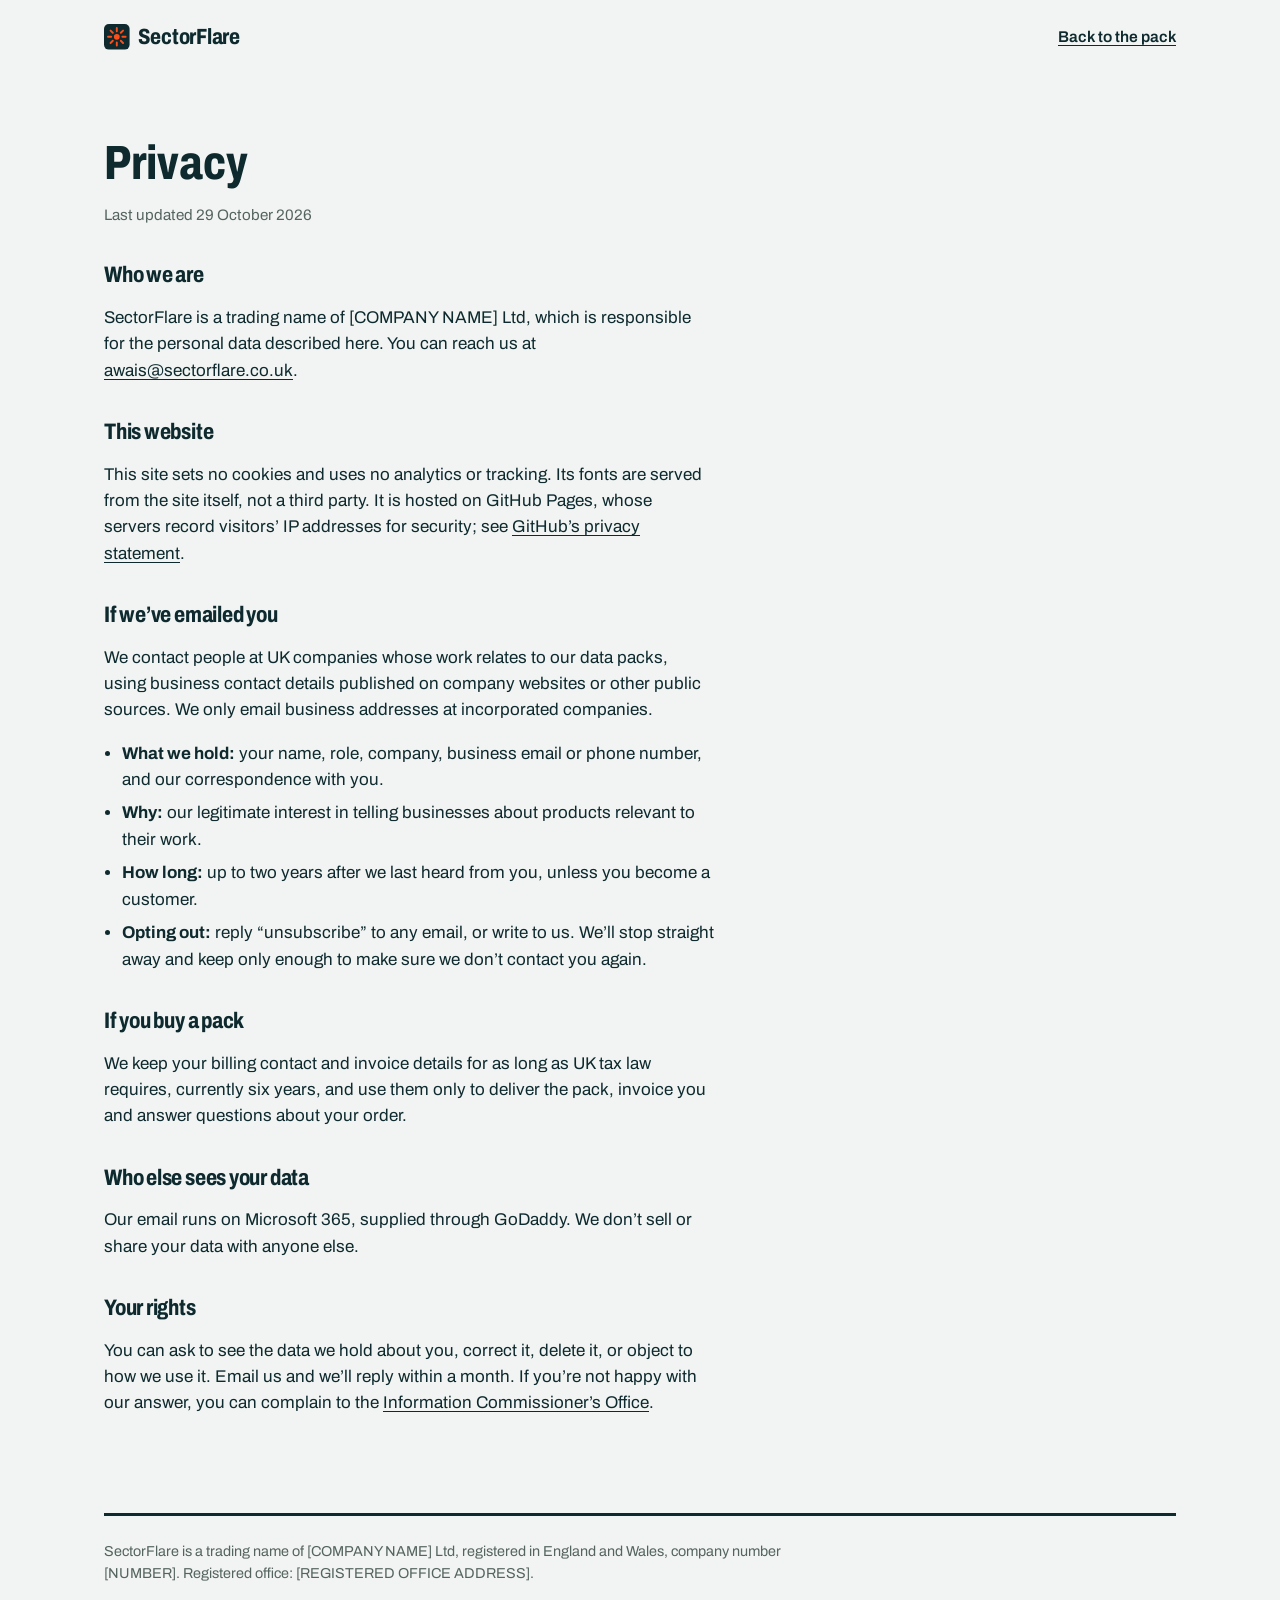
==== privacy.html @ cc301a65 "Landing page for the Southern Water phosphorus pack, privacy page, styles, favicon, self-hosted Arch" ====
<!doctype html>
<html lang="en-GB">
<head>
  <meta charset="utf-8">
  <meta name="viewport" content="width=device-width, initial-scale=1">
  <meta name="robots" content="noindex">
  <title>Privacy: SectorFlare</title>
  <link rel="canonical" href="https://sectorflare.co.uk/privacy.html">
  <link rel="icon" href="favicon.svg" type="image/svg+xml">
  <link rel="preload" href="fonts/archivo.woff2" as="font" type="font/woff2" crossorigin>
  <link rel="stylesheet" href="styles.css">
</head>
<body>

<header class="wrap site-head">
  <a class="brand" href="/" aria-label="SectorFlare home">
    <svg viewBox="0 0 32 32" aria-hidden="true"><rect width="32" height="32" rx="6" fill="#0E2A2E"/><g stroke="#FF4D17" stroke-width="2.4" stroke-linecap="round"><path d="M16 5v4M16 23v4M5 16h4M23 16h4M8.2 8.2l2.8 2.8M21 21l2.8 2.8M8.2 23.8l2.8-2.8M21 11l2.8-2.8"/></g><circle cx="16" cy="16" r="3.6" fill="#FF4D17"/></svg>
    SectorFlare
  </a>
  <a class="head-link" href="/">Back to the pack</a>
</header>

<main class="wrap">
  <article class="doc">
    <h1>Privacy</h1>
    <p class="fine">Last updated 29 October 2026</p>

    <h2>Who we are</h2>
    <p>SectorFlare is a trading name of [COMPANY NAME] Ltd, which is responsible for the personal data described here. You can reach us at <a href="mailto:awais@sectorflare.co.uk">awais@sectorflare.co.uk</a>.</p>

    <h2>This website</h2>
    <p>This site sets no cookies and uses no analytics or tracking. Its fonts are served from the site itself, not a third party. It is hosted on GitHub Pages, whose servers record visitors’ IP addresses for security; see <a href="https://docs.github.com/en/site-policy/privacy-policies/github-general-privacy-statement">GitHub’s privacy statement</a>.</p>

    <h2>If we’ve emailed you</h2>
    <p>We contact people at UK companies whose work relates to our data packs, using business contact details published on company websites or other public sources. We only email business addresses at incorporated companies.</p>
    <ul>
      <li><b>What we hold:</b> your name, role, company, business email or phone number, and our correspondence with you.</li>
      <li><b>Why:</b> our legitimate interest in telling businesses about products relevant to their work.</li>
      <li><b>How long:</b> up to two years after we last heard from you, unless you become a customer.</li>
      <li><b>Opting out:</b> reply “unsubscribe” to any email, or write to us. We’ll stop straight away and keep only enough to make sure we don’t contact you again.</li>
    </ul>

    <h2>If you buy a pack</h2>
    <p>We keep your billing contact and invoice details for as long as UK tax law requires, currently six years, and use them only to deliver the pack, invoice you and answer questions about your order.</p>

    <h2>Who else sees your data</h2>
    <p>Our email runs on Microsoft 365, supplied through GoDaddy. We don’t sell or share your data with anyone else.</p>

    <h2>Your rights</h2>
    <p>You can ask to see the data we hold about you, correct it, delete it, or object to how we use it. Email us and we’ll reply within a month. If you’re not happy with our answer, you can complain to the <a href="https://ico.org.uk/make-a-complaint/">Information Commissioner’s Office</a>.</p>
  </article>
</main>

<footer class="wrap site-foot">
  <div class="foot-inner">
    <p>SectorFlare is a trading name of [COMPANY NAME] Ltd, registered in England and Wales, company number [NUMBER]. Registered office: [REGISTERED OFFICE ADDRESS].</p>
  </div>
</footer>

</body>
</html>
---- styles.css ----
@font-face {
  font-family: "Archivo";
  font-style: normal;
  font-display: swap;
  font-weight: 100 900;
  font-stretch: 62% 125%;
  src: url("fonts/archivo.woff2") format("woff2-variations"), url("fonts/archivo.woff2") format("woff2");
}

:root {
  --paper: #F1F4F2;
  --ink: #0E2A2E;
  --silt: #55645F;
  --rule: #C7D0CB;
  --wash: #E3E9E5;
  --flare: #FF4D17;
  --measure: 38rem;
  --gutter: clamp(1rem, 4vw, 2.5rem);
}

*, *::before, *::after { box-sizing: border-box; }

html { -webkit-text-size-adjust: 100%; }

body {
  margin: 0;
  background: var(--paper);
  color: var(--ink);
  font-family: "Archivo", system-ui, sans-serif;
  font-size: 1.0625rem;
  line-height: 1.55;
  font-stretch: 100%;
  font-variant-numeric: tabular-nums;
}

a { color: inherit; text-decoration-thickness: 1px; text-underline-offset: 0.18em; }
a:hover { text-decoration-thickness: 2px; }

:focus-visible {
  outline: 3px solid var(--flare);
  outline-offset: 3px;
  border-radius: 2px;
}

.wrap {
  max-width: 72rem;
  margin: 0 auto;
  padding: 0 var(--gutter);
}

/* Header */
.site-head {
  display: flex;
  align-items: center;
  justify-content: space-between;
  gap: 1rem;
  padding-top: 1.25rem;
  padding-bottom: 1.25rem;
}
.brand {
  display: inline-flex;
  align-items: center;
  gap: 0.55rem;
  text-decoration: none;
  font-weight: 750;
  font-stretch: 80%;
  font-size: 1.375rem;
  letter-spacing: -0.01em;
}
.brand svg { width: 1.6rem; height: 1.6rem; flex: none; }
.head-link { font-weight: 600; font-size: 0.975rem; }

/* Hero */
.hero {
  display: grid;
  grid-template-columns: minmax(0, 7fr) minmax(0, 5fr);
  gap: clamp(2rem, 5vw, 4.5rem);
  align-items: end;
  padding-top: clamp(2.5rem, 8vw, 6rem);
  padding-bottom: clamp(3rem, 7vw, 5.5rem);
}
.hero h1 {
  margin: 0 0 1.25rem;
  font-size: clamp(2.1rem, 4.6vw, 3.6rem);
  line-height: 1.04;
  font-weight: 760;
  font-stretch: 78%;
  letter-spacing: -0.015em;
  max-width: 20ch;
}
.lead {
  margin: 0 0 2rem;
  max-width: var(--measure);
  font-size: 1.1875rem;
  color: var(--ink);
}
.actions {
  display: flex;
  flex-wrap: wrap;
  align-items: center;
  gap: 1rem 1.75rem;
}
.button {
  display: inline-block;
  background: var(--ink);
  color: var(--paper);
  text-decoration: none;
  font-weight: 650;
  padding: 0.85rem 1.35rem;
  border-radius: 3px;
}
.button:hover { background: #17414A; }
.quiet-link { font-weight: 600; }

/* The limit figure */
.limit {
  margin: 0;
  border-left: 3px solid var(--ink);
  padding-left: clamp(1rem, 2.5vw, 1.75rem);
}
.limit-figure {
  display: flex;
  align-items: baseline;
  gap: 0.6rem;
  line-height: 0.82;
  margin-bottom: 1.1rem;
}
.limit-value {
  font-size: clamp(6.5rem, 15vw, 12.5rem);
  font-weight: 860;
  font-stretch: 62%;
  letter-spacing: -0.03em;
  color: var(--flare);
}
.limit-unit {
  font-size: clamp(1.3rem, 2.4vw, 1.9rem);
  font-weight: 700;
  font-stretch: 75%;
}
.limit figcaption {
  max-width: 24rem;
  font-size: 1rem;
  color: var(--silt);
}
.limit figcaption strong { color: var(--ink); }

@media (prefers-reduced-motion: no-preference) {
  .limit-value {
    display: inline-block;
    animation: rise 900ms cubic-bezier(.2,.7,.1,1) 150ms both;
  }
  @keyframes rise {
    from { transform: translateY(0.25em); opacity: 0; clip-path: inset(100% 0 0 0); }
    to { transform: none; opacity: 1; clip-path: inset(0 0 0 0); }
  }
}

/* Ledger of counts */
.ledger-band {
  background: var(--wash);
  padding-top: clamp(2.5rem, 5vw, 3.5rem);
  padding-bottom: clamp(2.5rem, 5vw, 3.5rem);
}
.ledger-band h2 { margin-top: 0; }
.glance-head { margin-bottom: 1.5rem; }
.ledger {
  display: grid;
  grid-template-columns: repeat(2, minmax(0, 1fr));
  gap: 0 clamp(2rem, 5vw, 4rem);
  margin: 0;
}
.ledger div {
  display: grid;
  grid-template-columns: 4.5rem minmax(0, 1fr);
  gap: 1rem;
  align-items: baseline;
  padding: 0.9rem 0;
  border-top: 1px solid var(--rule);
}
.ledger dt {
  font-size: 2.6rem;
  line-height: 1;
  font-weight: 800;
  font-stretch: 62%;
  text-align: right;
}
.ledger dd { margin: 0; max-width: 30rem; }

/* Sections */
.section {
  display: grid;
  grid-template-columns: minmax(0, 4fr) minmax(0, 8fr);
  gap: 1rem clamp(2rem, 5vw, 4.5rem);
  padding-top: clamp(2.5rem, 6vw, 4rem);
  padding-bottom: clamp(0.5rem, 2vw, 1rem);
}
h2 {
  margin: 0;
  font-size: clamp(1.5rem, 2.6vw, 2rem);
  line-height: 1.1;
  font-weight: 740;
  font-stretch: 80%;
  letter-spacing: -0.01em;
}
.section-body { max-width: 42rem; }
.section-body > :first-child { margin-top: 0; }
.section-body p { margin: 0 0 1rem; }

.contents { margin: 0; padding: 0; list-style: none; }
.contents li {
  display: grid;
  grid-template-columns: 8.5rem minmax(0, 1fr);
  gap: 1rem;
  padding: 0.85rem 0;
  border-top: 1px solid var(--rule);
}
.contents li:last-child { border-bottom: 1px solid var(--rule); }
.contents b { font-weight: 700; }

.fields {
  columns: 2;
  column-gap: 2.5rem;
  margin: 0 0 1rem;
  padding-left: 1.1rem;
}
.fields li { break-inside: avoid; margin-bottom: 0.4rem; }

.rivers { margin: 0 0 1.25rem; padding: 0; list-style: none; }
.rivers li {
  display: flex;
  justify-content: space-between;
  gap: 1rem;
  padding: 0.6rem 0;
  border-bottom: 1px solid var(--rule);
}
.rivers li:first-child { border-top: 1px solid var(--rule); }
.rivers span { color: var(--silt); text-align: right; }

.gaps { margin: 0; padding-left: 1.1rem; }
.gaps li { margin-bottom: 0.75rem; }

/* Price */
.price {
  display: flex;
  align-items: baseline;
  gap: 0.75rem;
  margin: 0 0 1.25rem;
}
.price-value {
  font-size: clamp(3.5rem, 7vw, 5rem);
  line-height: 0.9;
  font-weight: 840;
  font-stretch: 62%;
}
.price-note { color: var(--silt); }
.terms { margin: 0 0 1.75rem; padding-left: 1.1rem; }
.terms li { margin-bottom: 0.6rem; }

.fine { color: var(--silt); font-size: 0.95rem; }

/* Footer */
.site-foot {
  margin-top: clamp(3rem, 8vw, 6rem);
  padding-bottom: 2.5rem;
  font-size: 0.9rem;
  color: var(--silt);
}
.foot-inner {
  border-top: 3px solid var(--ink);
  padding-top: 1.5rem;
}
.site-foot p { margin: 0 0 0.6rem; max-width: 46rem; }
.foot-links { display: flex; flex-wrap: wrap; gap: 0.5rem 1.5rem; margin-bottom: 1rem; color: var(--ink); font-weight: 600; }

/* Privacy page */
.doc { max-width: 42rem; padding-top: clamp(2rem, 6vw, 4rem); }
.doc h1 {
  margin: 0 0 0.75rem;
  font-size: clamp(2rem, 4.5vw, 3rem);
  line-height: 1.05;
  font-weight: 760;
  font-stretch: 78%;
}
.doc h2 { margin: 2.25rem 0 0.6rem; font-size: 1.4rem; }
.doc p, .doc li { max-width: var(--measure); }
.doc ul { padding-left: 1.1rem; }
.doc li { margin-bottom: 0.45rem; }

/* Mobile */
@media (max-width: 52rem) {
  .hero, .section { grid-template-columns: minmax(0, 1fr); }
  .hero { align-items: start; }
  .ledger { grid-template-columns: minmax(0, 1fr); }
  .fields { columns: 1; }
}
@media (max-width: 30rem) {
  body { font-size: 1rem; }
  .lead { font-size: 1.0625rem; }
  .contents li { grid-template-columns: minmax(0, 1fr); gap: 0.15rem; }
  .ledger div { grid-template-columns: 3.6rem minmax(0, 1fr); }
  .ledger dt { font-size: 2.2rem; }
  .head-link { font-size: 0.9rem; }
}

@media print {
  body { background: #fff; }
  .ledger-band { background: none; }
  .actions { display: none; }
}
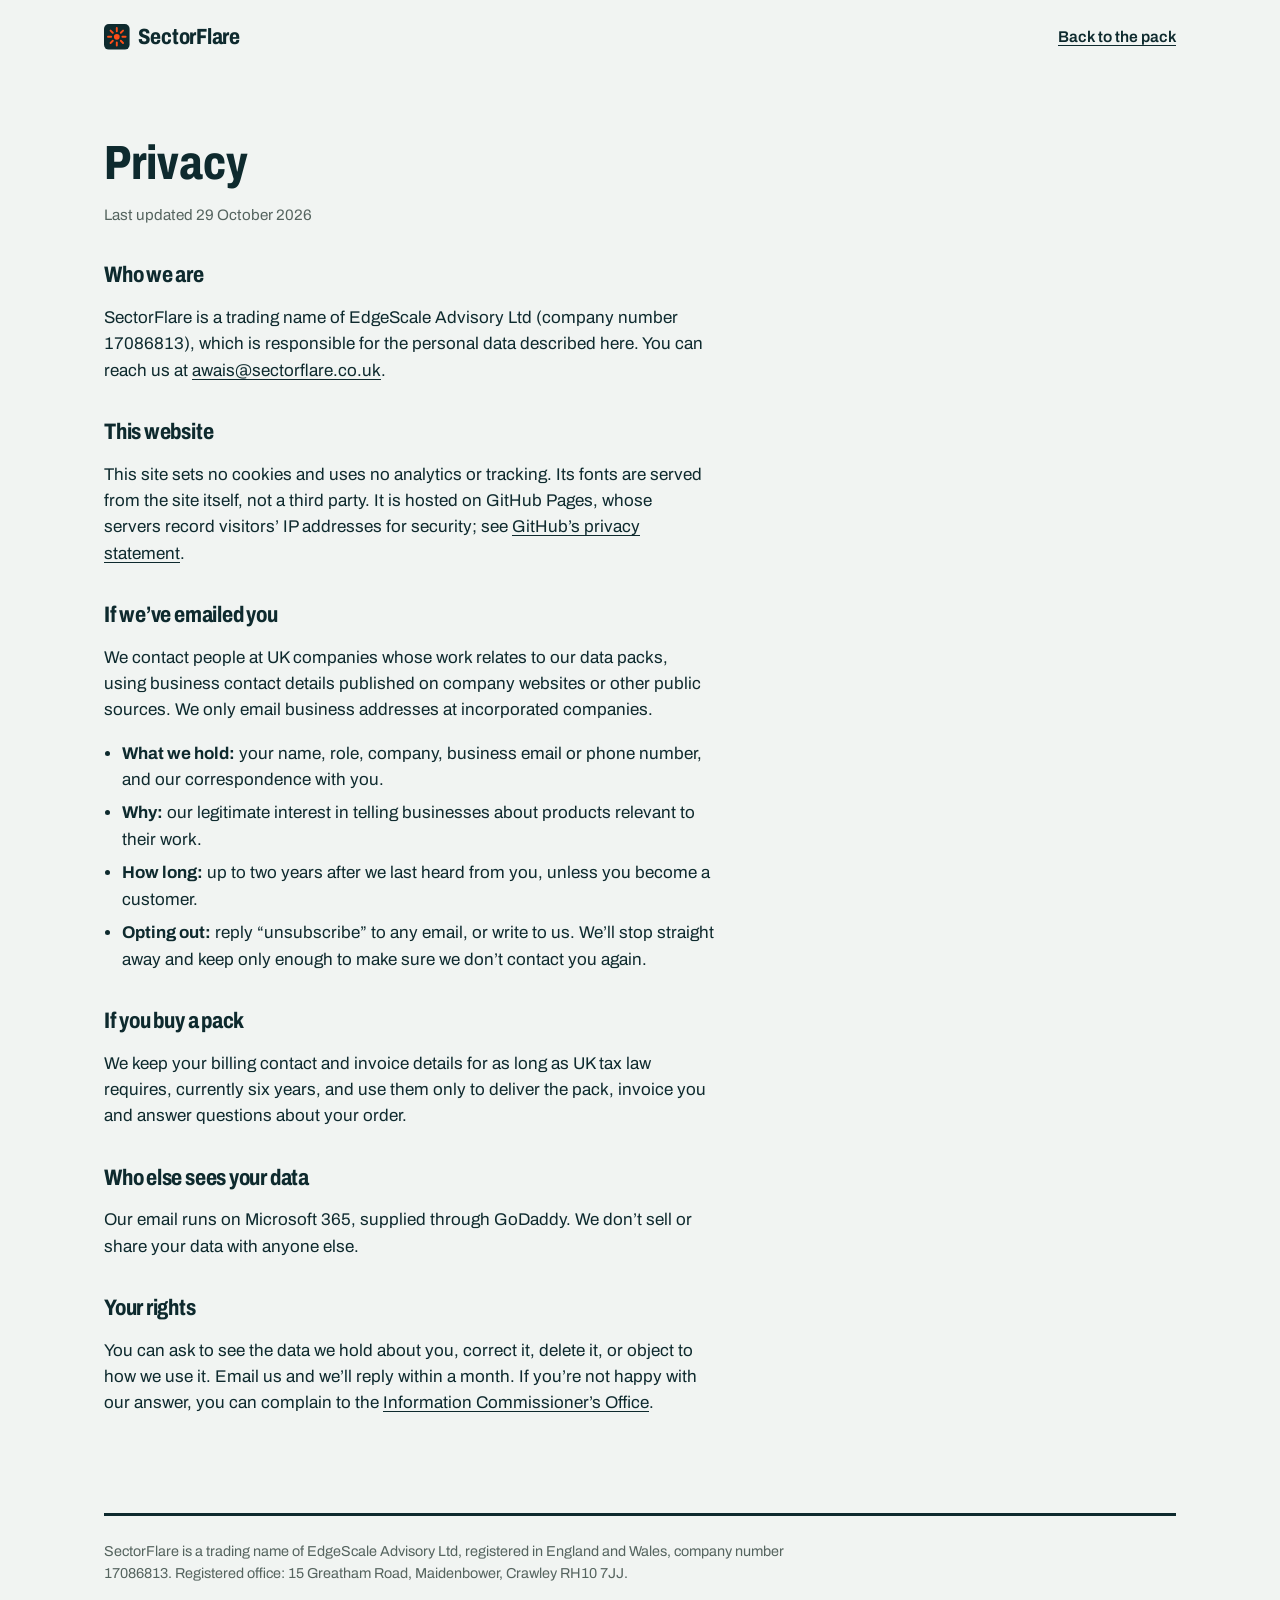
==== commit f0852357: "Rewrite copy for conversion; fill in EdgeScale Advisory Ltd details Benefit-led headline, "who it's " ====
--- a/privacy.html
+++ b/privacy.html
@@ -26,7 +26,7 @@
     <p class="fine">Last updated 29 October 2026</p>
 
     <h2>Who we are</h2>
-    <p>SectorFlare is a trading name of [COMPANY NAME] Ltd, which is responsible for the personal data described here. You can reach us at <a href="mailto:awais@sectorflare.co.uk">awais@sectorflare.co.uk</a>.</p>
+    <p>SectorFlare is a trading name of EdgeScale Advisory Ltd (company number 17086813), which is responsible for the personal data described here. You can reach us at <a href="mailto:awais@sectorflare.co.uk">awais@sectorflare.co.uk</a>.</p>
 
     <h2>This website</h2>
     <p>This site sets no cookies and uses no analytics or tracking. Its fonts are served from the site itself, not a third party. It is hosted on GitHub Pages, whose servers record visitors’ IP addresses for security; see <a href="https://docs.github.com/en/site-policy/privacy-policies/github-general-privacy-statement">GitHub’s privacy statement</a>.</p>
@@ -53,7 +53,7 @@
 
 <footer class="wrap site-foot">
   <div class="foot-inner">
-    <p>SectorFlare is a trading name of [COMPANY NAME] Ltd, registered in England and Wales, company number [NUMBER]. Registered office: [REGISTERED OFFICE ADDRESS].</p>
+    <p>SectorFlare is a trading name of EdgeScale Advisory Ltd, registered in England and Wales, company number 17086813. Registered office: 15 Greatham Road, Maidenbower, Crawley RH10 7JJ.</p>
   </div>
 </footer>
 
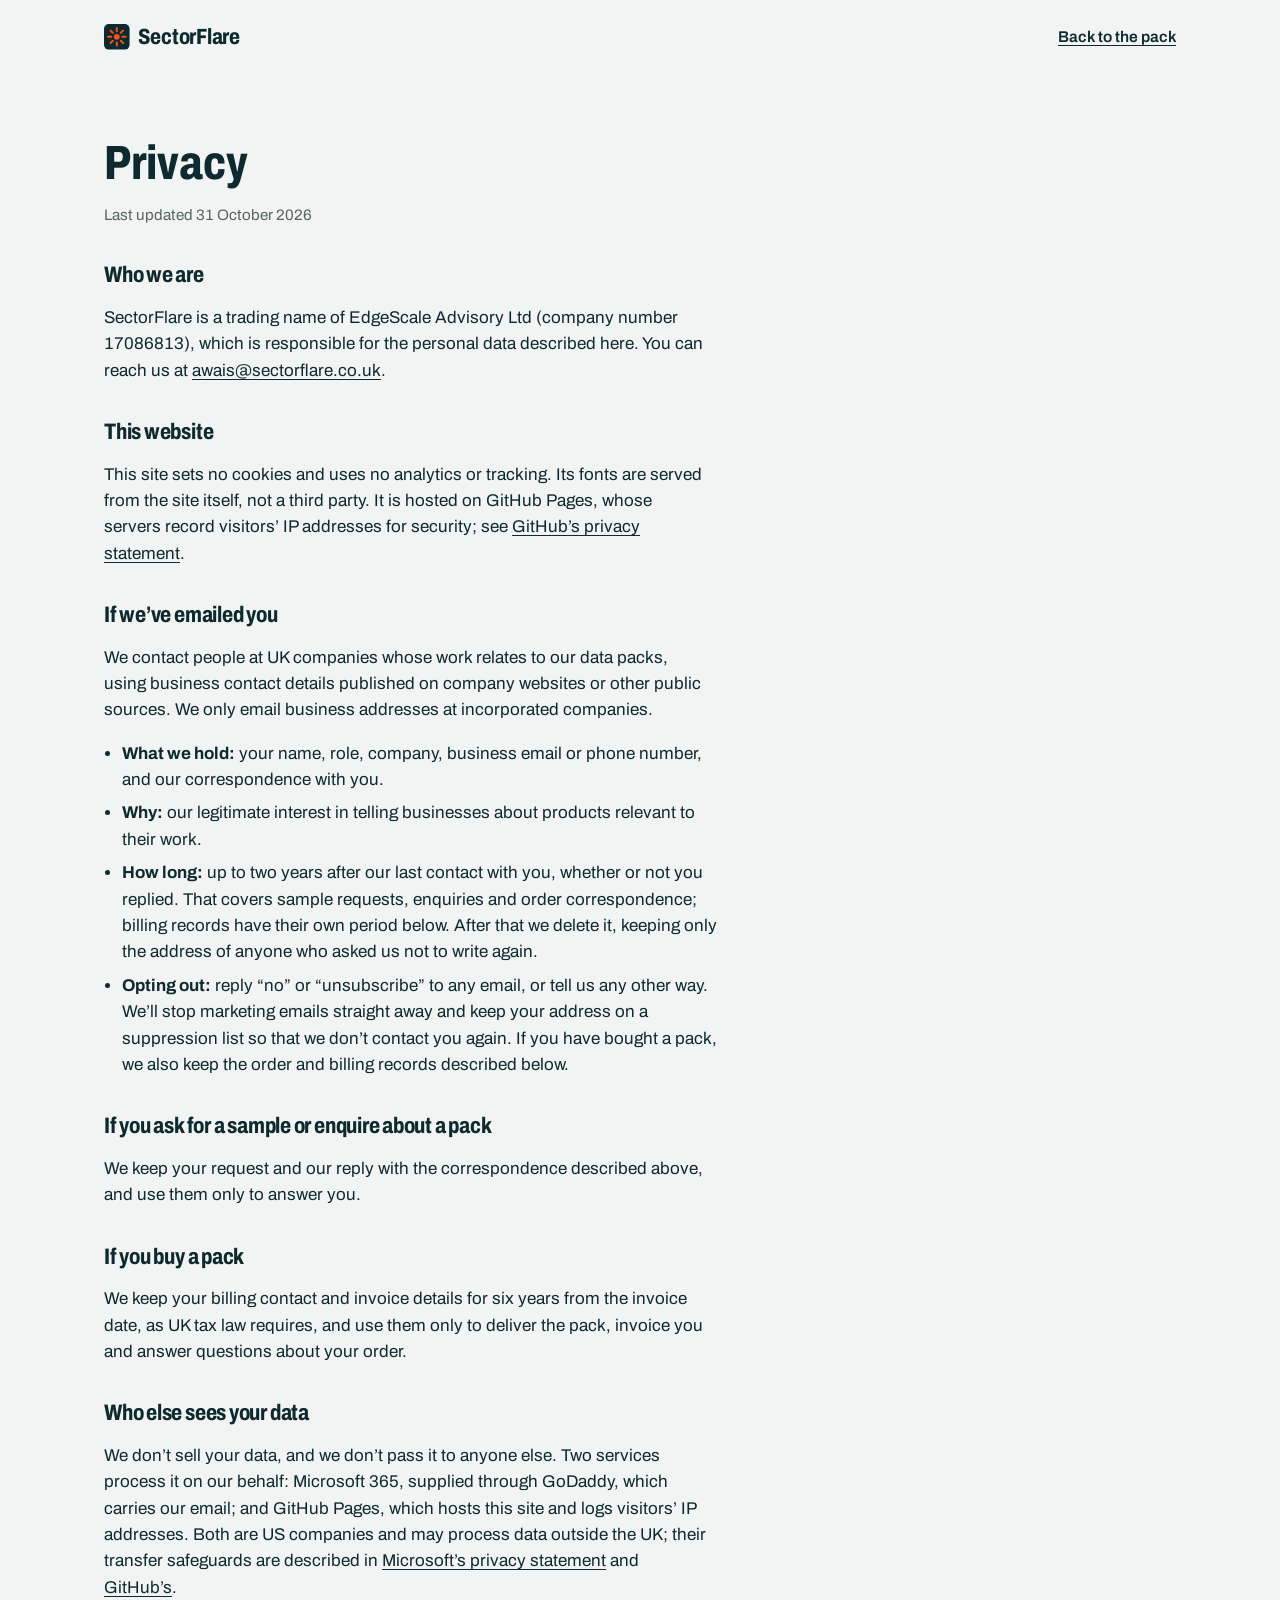
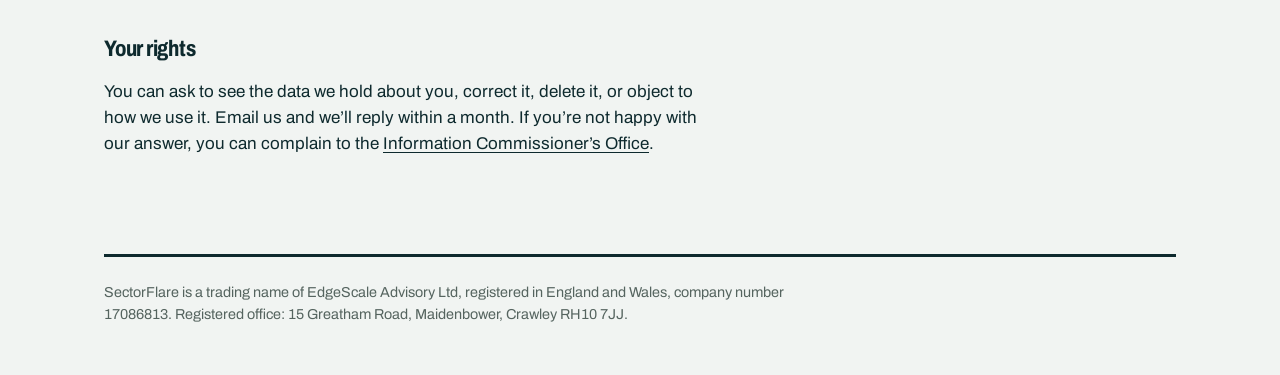
==== commit 685fa765: "Copy: identity and offer first; 'proposed' limits throughout; assessments labelled as ours; five-row" ====
--- a/privacy.html
+++ b/privacy.html
@@ -3,7 +3,6 @@
 <head>
   <meta charset="utf-8">
   <meta name="viewport" content="width=device-width, initial-scale=1">
-  <meta name="robots" content="noindex">
   <title>Privacy: SectorFlare</title>
   <link rel="canonical" href="https://sectorflare.co.uk/privacy.html">
   <link rel="icon" href="favicon.svg" type="image/svg+xml">
@@ -23,7 +22,7 @@
 <main class="wrap">
   <article class="doc">
     <h1>Privacy</h1>
-    <p class="fine">Last updated 29 October 2026</p>
+    <p class="fine">Last updated 31 October 2026</p>
 
     <h2>Who we are</h2>
     <p>SectorFlare is a trading name of EdgeScale Advisory Ltd (company number 17086813), which is responsible for the personal data described here. You can reach us at <a href="mailto:awais@sectorflare.co.uk">awais@sectorflare.co.uk</a>.</p>
@@ -36,15 +35,18 @@
     <ul>
       <li><b>What we hold:</b> your name, role, company, business email or phone number, and our correspondence with you.</li>
       <li><b>Why:</b> our legitimate interest in telling businesses about products relevant to their work.</li>
-      <li><b>How long:</b> up to two years after we last heard from you, unless you become a customer.</li>
-      <li><b>Opting out:</b> reply “unsubscribe” to any email, or write to us. We’ll stop straight away and keep only enough to make sure we don’t contact you again.</li>
+      <li><b>How long:</b> up to two years after our last contact with you, whether or not you replied. That covers sample requests, enquiries and order correspondence; billing records have their own period below. After that we delete it, keeping only the address of anyone who asked us not to write again.</li>
+      <li><b>Opting out:</b> reply “no” or “unsubscribe” to any email, or tell us any other way. We’ll stop marketing emails straight away and keep your address on a suppression list so that we don’t contact you again. If you have bought a pack, we also keep the order and billing records described below.</li>
     </ul>
 
+    <h2>If you ask for a sample or enquire about a pack</h2>
+    <p>We keep your request and our reply with the correspondence described above, and use them only to answer you.</p>
+
     <h2>If you buy a pack</h2>
-    <p>We keep your billing contact and invoice details for as long as UK tax law requires, currently six years, and use them only to deliver the pack, invoice you and answer questions about your order.</p>
+    <p>We keep your billing contact and invoice details for six years from the invoice date, as UK tax law requires, and use them only to deliver the pack, invoice you and answer questions about your order.</p>
 
     <h2>Who else sees your data</h2>
-    <p>Our email runs on Microsoft 365, supplied through GoDaddy. We don’t sell or share your data with anyone else.</p>
+    <p>We don’t sell your data, and we don’t pass it to anyone else. Two services process it on our behalf: Microsoft 365, supplied through GoDaddy, which carries our email; and GitHub Pages, which hosts this site and logs visitors’ IP addresses. Both are US companies and may process data outside the UK; their transfer safeguards are described in <a href="https://privacy.microsoft.com/en-gb/privacystatement">Microsoft’s privacy statement</a> and <a href="https://docs.github.com/en/site-policy/privacy-policies/github-general-privacy-statement">GitHub’s</a>.</p>
 
     <h2>Your rights</h2>
     <p>You can ask to see the data we hold about you, correct it, delete it, or object to how we use it. Email us and we’ll reply within a month. If you’re not happy with our answer, you can complain to the <a href="https://ico.org.uk/make-a-complaint/">Information Commissioner’s Office</a>.</p>
--- a/styles.css
+++ b/styles.css
@@ -88,6 +88,12 @@
   letter-spacing: -0.015em;
   max-width: 20ch;
 }
+.brand-line {
+  margin: 0 0 1.25rem;
+  max-width: var(--measure);
+  color: var(--silt);
+  font-size: 1rem;
+}
 .lead {
   margin: 0 0 2rem;
   max-width: var(--measure);
@@ -111,6 +117,7 @@
 }
 .button:hover { background: #17414A; }
 .quiet-link { font-weight: 600; }
+.hero-note { margin: 1rem 0 0; max-width: var(--measure); }
 
 /* The limit figure */
 .limit {
@@ -203,6 +210,10 @@
   letter-spacing: -0.01em;
 }
 .section-body { max-width: 42rem; }
+.section-wide { grid-template-columns: minmax(0, 1fr); }
+.section-wide .section-body { max-width: none; }
+.section-wide h2 { margin-bottom: 0.25rem; }
+.section-wide .section-body > p:first-child { max-width: 42rem; }
 .section-body > :first-child { margin-top: 0; }
 .section-body p { margin: 0 0 1rem; }
 
@@ -238,6 +249,15 @@
 
 .gaps { margin: 0; padding-left: 1.1rem; }
 .gaps li { margin-bottom: 0.75rem; }
+
+/* Sample table */
+.table-scroll { overflow-x: auto; margin: 0 0 1rem; -webkit-overflow-scrolling: touch; }
+.sample { border-collapse: collapse; width: 100%; min-width: 52rem; font-size: 0.9375rem; line-height: 1.4; }
+.sample th, .sample td { text-align: left; vertical-align: top; padding: 0.6rem 0.75rem 0.6rem 0; border-top: 1px solid var(--rule); }
+.sample thead th { font-weight: 700; border-top: none; border-bottom: 2px solid var(--ink); padding-top: 0; }
+.sample tbody th { font-weight: 700; white-space: nowrap; }
+.sample tbody tr:last-child th, .sample tbody tr:last-child td { border-bottom: 1px solid var(--rule); }
+.sample em { font-style: normal; color: var(--silt); }
 
 /* Price */
 .price {
